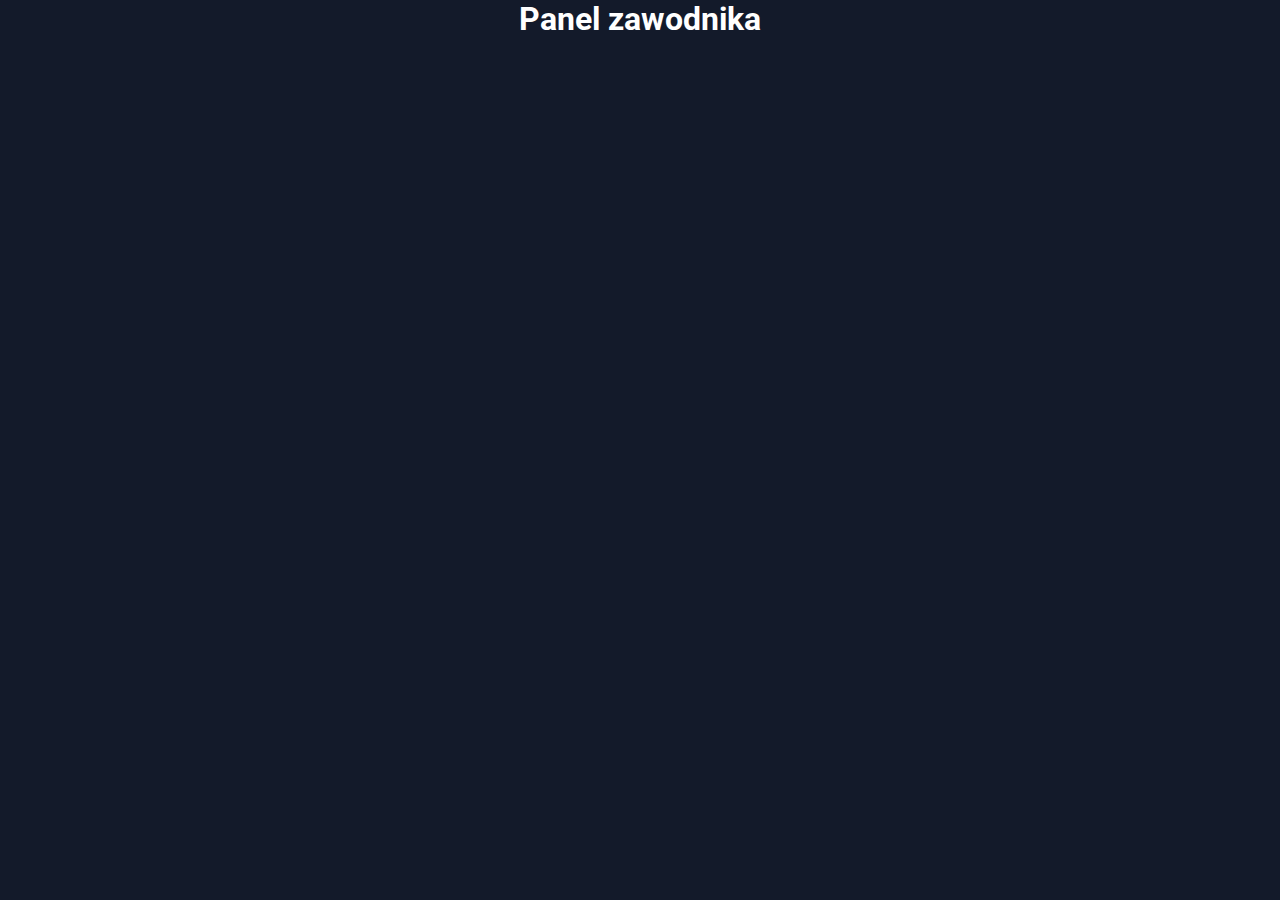
==== player_panel.html @ f546f54b "Add login php scripts and popup show by js script" ====
<!DOCTYPE html>
<html lang="pl">
<head>
  <meta charset="UTF-8">
  <meta http-equiv="X-UA-Compatible" content="IE=edge">
  <meta name="viewport" content="width=device-width, initial-scale=1.0">
  <title>Panel zawodnika</title>
  <link rel="stylesheet" href="css/panel.css">

  <!-- font -->
  <link rel="preconnect" href="https://fonts.googleapis.com">
  <link rel="preconnect" href="https://fonts.gstatic.com" crossorigin>
  <link href="https://fonts.googleapis.com/css2?family=Roboto:wght@300;500;700&display=swap" rel="stylesheet">
  <!-- scripts -->
</head>
<body>
  <h1>Panel zawodnika</h1>
</body>
</html>
---- css/panel.css ----
* {
  font-family: 'Roboto', sans-serif;
  margin: 0;
  padding: 0;
  -webkit-box-sizing: border-box;
          box-sizing: border-box;
}

html {
  background-color: #131A2A;
  width: 100vw;
  font-size: 16px;
}

body {
  color: white;
  height: 100%;
  width: 100%;
  display: -webkit-box;
  display: -ms-flexbox;
  display: flex;
  -webkit-box-pack: center;
      -ms-flex-pack: center;
          justify-content: center;
  -webkit-box-align: center;
      -ms-flex-align: center;
          align-items: center;
}
/*# sourceMappingURL=panel.css.map */
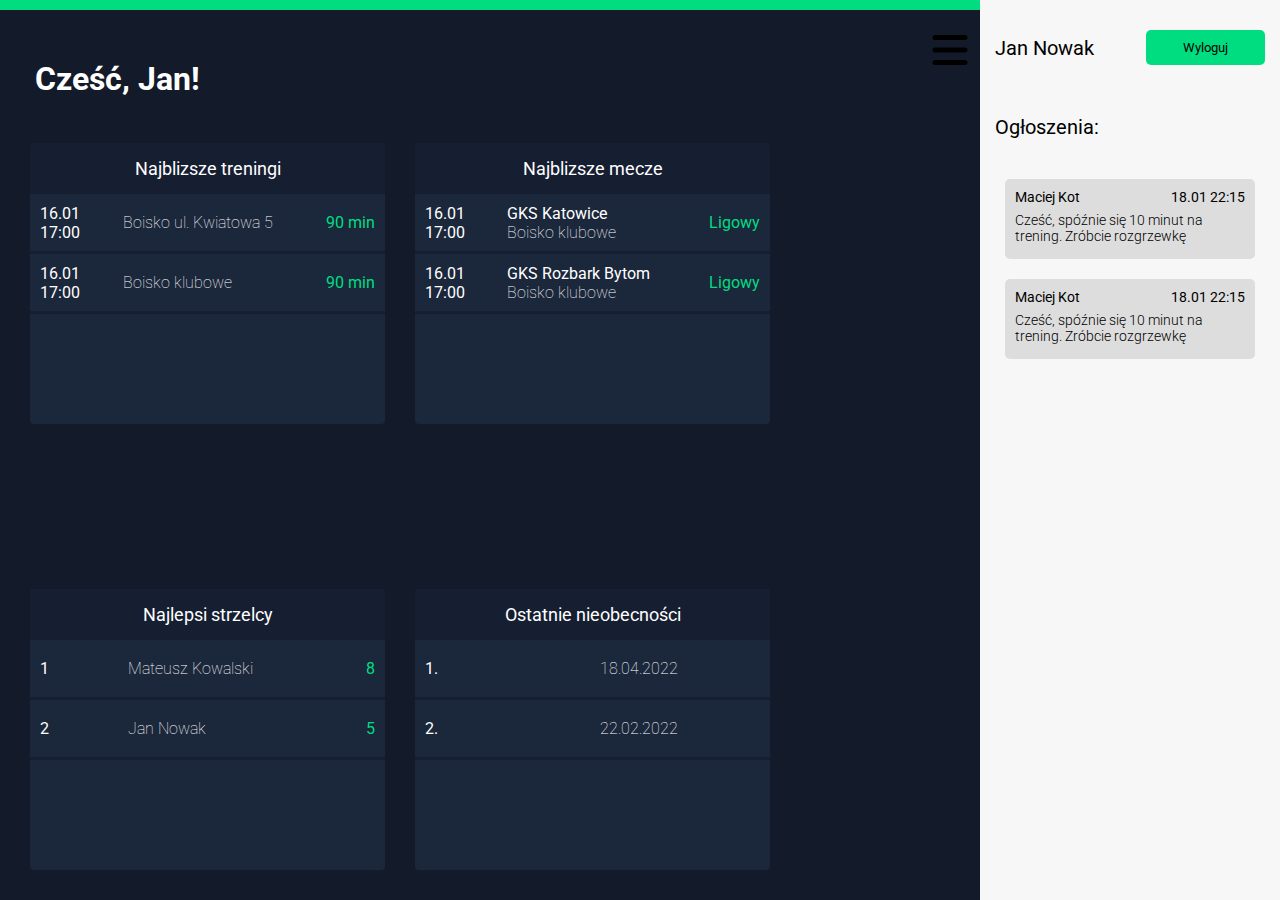
==== commit 3217fbf6: "Create player dashboard layout" ====
--- a/player_panel.html
+++ b/player_panel.html
@@ -14,6 +14,159 @@
   <!-- scripts -->
 </head>
 <body>
-  <h1>Panel zawodnika</h1>
+
+  <main class="dashboard">
+    <div class="top-bar"></div>
+    <h1 class="title">Cześć, Jan!</h1>
+
+    <section class="dashboard-panel">
+      <div class="data-box">
+        <div class="data-box__top">
+          <p>Najblizsze treningi</p>
+        </div>
+        <div class="data-box__data">
+          <div class="data-box__data-row">
+            <div class="data-box__data-row-left">
+              <p>16.01</p>
+              <p>17:00</p>
+            </div>
+            <div class="data-box__data-row-center">
+              <p>Boisko ul. Kwiatowa 5</p>
+            </div>
+            <div class="data-box__data-row-right">
+              <p>90 min</p>
+            </div>
+          </div>
+          <div class="data-box__data-row">
+            <div class="data-box__data-row-left">
+              <p>16.01</p>
+              <p>17:00</p>
+            </div>
+            <div class="data-box__data-row-center">
+              <p>Boisko klubowe</p>
+            </div>
+            <div class="data-box__data-row-right">
+              <p>90 min</p>
+            </div>
+          </div>
+        </div>
+      </div>
+
+      <div class="data-box">
+        <div class="data-box__top">
+          <p>Najblizsze mecze</p>
+        </div>
+        <div class="data-box__data">
+          <div class="data-box__data-row">
+            <div class="data-box__data-row-left">
+              <p>16.01</p>
+              <p>17:00</p>
+            </div>
+            <div class="data-box__data-row-center">
+              <p>GKS Katowice</p>
+              <p>Boisko klubowe</p>
+            </div>
+            <div class="data-box__data-row-right">
+              <p>Ligowy</p>
+            </div>
+          </div>
+          <div class="data-box__data-row">
+            <div class="data-box__data-row-left">
+              <p>16.01</p>
+              <p>17:00</p>
+            </div>
+            <div class="data-box__data-row-center">
+              <p>GKS Rozbark Bytom</p>
+              <p>Boisko klubowe</p>
+            </div>
+            <div class="data-box__data-row-right">
+              <p>Ligowy</p>
+            </div>
+          </div>
+        </div>
+      </div>
+
+      <div class="data-box">
+        <div class="data-box__top">
+          <p>Najlepsi strzelcy</p>
+        </div>
+        <div class="data-box__data">
+          <div class="data-box__data-row">
+            <div class="data-box__data-row-left">
+              <p>1</p>
+            </div>
+            <div class="data-box__data-row-center">
+              <p>Mateusz Kowalski</p>
+            </div>
+            <div class="data-box__data-row-right">
+              <p>8</p>
+            </div>
+          </div>
+          <div class="data-box__data-row">
+            <div class="data-box__data-row-left">
+              <p>2</p>
+            </div>
+            <div class="data-box__data-row-center">
+              <p>Jan Nowak</p>
+            </div>
+            <div class="data-box__data-row-right">
+              <p>5</p>
+            </div>
+          </div>
+        </div>
+      </div>
+
+      <div class="data-box">
+        <div class="data-box__top">
+          <p>Ostatnie nieobecności</p>
+        </div>
+        <div class="data-box__data">
+          <div class="data-box__data-row">
+            <div class="data-box__data-row-left">
+              <p>1.</p>
+            </div>
+            <div class="data-box__data-row-center">
+              <p>18.04.2022</p>
+            </div>
+          </div>
+          <div class="data-box__data-row">
+            <div class="data-box__data-row-left">
+              <p>2.</p>
+            </div>
+            <div class="data-box__data-row-center">
+              <p>22.02.2022</p>
+            </div>
+          </div>
+        </div>
+      </div>
+
+    </section>
+    <section class="dashboard-menu">
+      <img src="img/bars-solid.svg" class="dashboard-menu__bars">
+      <div class="dashboard-menu__top">
+        <p class="dashboard-menu__top-name">Jan Nowak</p>
+        <button class="dashboard-menu__top-button">Wyloguj</button>
+      </div>
+
+      <div class="dashboard-menu__messages">
+        <p class="dashboard-menu__messages-title">Ogłoszenia:</p>
+        <div class="dashboard-menu__announcement">
+          <div class="dashboard-menu__announcement-top">
+            <div class="dashboard-menu__announcment-title">Maciej Kot</div>
+            <div class="dashboard-menu__announcment-date">18.01 22:15</div>
+          </div>
+          <div class="dashboard-menu__announcment-message">Cześć, spóźnie się 10 minut na trening. Zróbcie rozgrzewkę</div>
+        </div>
+        <div class="dashboard-menu__announcement">
+          <div class="dashboard-menu__announcement-top">
+            <div class="dashboard-menu__announcment-title">Maciej Kot</div>
+            <div class="dashboard-menu__announcment-date">18.01 22:15</div>
+          </div>
+          <div class="dashboard-menu__announcment-message">Cześć, spóźnie się 10 minut na trening. Zróbcie rozgrzewkę</div>
+        </div>
+      </div>
+
+    </section>
+  </main>
 </body>
 </html>--- a/css/panel.css
+++ b/css/panel.css
@@ -14,16 +14,199 @@
 
 body {
   color: white;
+}
+
+.top-bar {
+  width: 100%;
+  height: 10px;
+  background-color: #00DD80;
+}
+
+.title {
+  margin: 50px 0 15px 35px;
+}
+
+.dashboard {
+  width: 100vw;
+  height: 99vh;
+  overflow: hidden;
+}
+
+.dashboard-panel {
+  display: -webkit-box;
+  display: -ms-flexbox;
+  display: flex;
+  -webkit-box-pack: start;
+      -ms-flex-pack: start;
+          justify-content: flex-start;
   height: 100%;
-  width: 100%;
-  display: -webkit-box;
-  display: -ms-flexbox;
-  display: flex;
-  -webkit-box-pack: center;
-      -ms-flex-pack: center;
-          justify-content: center;
+  -ms-flex-wrap: wrap;
+      flex-wrap: wrap;
+  overflow: auto;
+  margin-right: 310px;
+}
+
+.dashboard-panel h1 {
+  margin-left: 40px;
+  margin-top: 40px;
+}
+
+.dashboard-menu {
+  position: absolute;
+  display: -webkit-box;
+  display: -ms-flexbox;
+  display: flex;
+  -webkit-box-orient: vertical;
+  -webkit-box-direction: normal;
+      -ms-flex-direction: column;
+          flex-direction: column;
+  -webkit-box-pack: start;
+      -ms-flex-pack: start;
+          justify-content: flex-start;
+  right: 0;
+  top: 0;
+  width: 300px;
+  height: 100%;
+  background-color: #F7F7F7;
+}
+
+.dashboard-menu__bars {
+  position: absolute;
+  width: 40px;
+  height: 40px;
+  top: 30px;
+  left: -50px;
+  cursor: pointer;
+}
+
+.dashboard-menu__top {
+  display: -webkit-box;
+  display: -ms-flexbox;
+  display: flex;
+  -webkit-box-pack: justify;
+      -ms-flex-pack: justify;
+          justify-content: space-between;
+  margin: 30px 15px 0 15px;
   -webkit-box-align: center;
       -ms-flex-align: center;
           align-items: center;
 }
+
+.dashboard-menu__top-name {
+  color: black;
+  font-size: 20px;
+}
+
+.dashboard-menu__top-button {
+  width: 119px;
+  height: 35px;
+  border: none;
+  border-radius: 5px;
+  color: black;
+  background-color: #00DD80;
+  cursor: pointer;
+}
+
+.dashboard-menu .dashboard-menu__messages-title {
+  font-size: 20px;
+  color: black;
+  margin: 50px 0 40px 15px;
+}
+
+.dashboard-menu__announcement {
+  width: 250px;
+  height: 80px;
+  padding: 10px;
+  color: black;
+  margin-top: 20px;
+  margin-left: 25px;
+  font-size: 14px;
+  font-weight: 300;
+  background-color: #DDDDDD;
+  border-radius: 5px;
+}
+
+.dashboard-menu__announcement-top {
+  display: -webkit-box;
+  display: -ms-flexbox;
+  display: flex;
+  -webkit-box-pack: justify;
+      -ms-flex-pack: justify;
+          justify-content: space-between;
+  margin-bottom: 7px;
+  font-weight: 400;
+}
+
+.data-box {
+  display: -webkit-box;
+  display: -ms-flexbox;
+  display: flex;
+  -webkit-box-orient: vertical;
+  -webkit-box-direction: normal;
+      -ms-flex-direction: column;
+          flex-direction: column;
+  -webkit-box-pack: start;
+      -ms-flex-pack: start;
+          justify-content: flex-start;
+  background-color: #1B273B;
+  width: 355px;
+  height: 281px;
+  margin-left: 30px;
+  margin-top: 30px;
+  border-radius: 4px;
+}
+
+.data-box__top {
+  width: 355px;
+  height: 51px;
+  background-color: #161E31;
+  font-size: 18px;
+  text-align: center;
+  line-height: 51px;
+  border-radius: 4px 4px 0 0;
+}
+
+.data-box__data {
+  display: -webkit-box;
+  display: -ms-flexbox;
+  display: flex;
+  -webkit-box-orient: vertical;
+  -webkit-box-direction: normal;
+      -ms-flex-direction: column;
+          flex-direction: column;
+  -webkit-box-pack: start;
+      -ms-flex-pack: start;
+          justify-content: flex-start;
+  height: 100%;
+  width: 100%;
+}
+
+.data-box__data-row {
+  display: -webkit-box;
+  display: -ms-flexbox;
+  display: flex;
+  -webkit-box-pack: justify;
+      -ms-flex-pack: justify;
+          justify-content: space-between;
+  -webkit-box-align: center;
+      -ms-flex-align: center;
+          align-items: center;
+  height: 60px;
+  padding: 0 10px 0 10px;
+  font-size: 16px;
+  border-bottom: 3px solid #161E31;
+}
+
+.data-box__data-row-center {
+  width: 160px;
+  text-align: left;
+}
+
+.data-box__data-row-center p:last-child {
+  font-weight: 100;
+}
+
+.data-box__data-row-right {
+  color: #00DD80;
+}
 /*# sourceMappingURL=panel.css.map */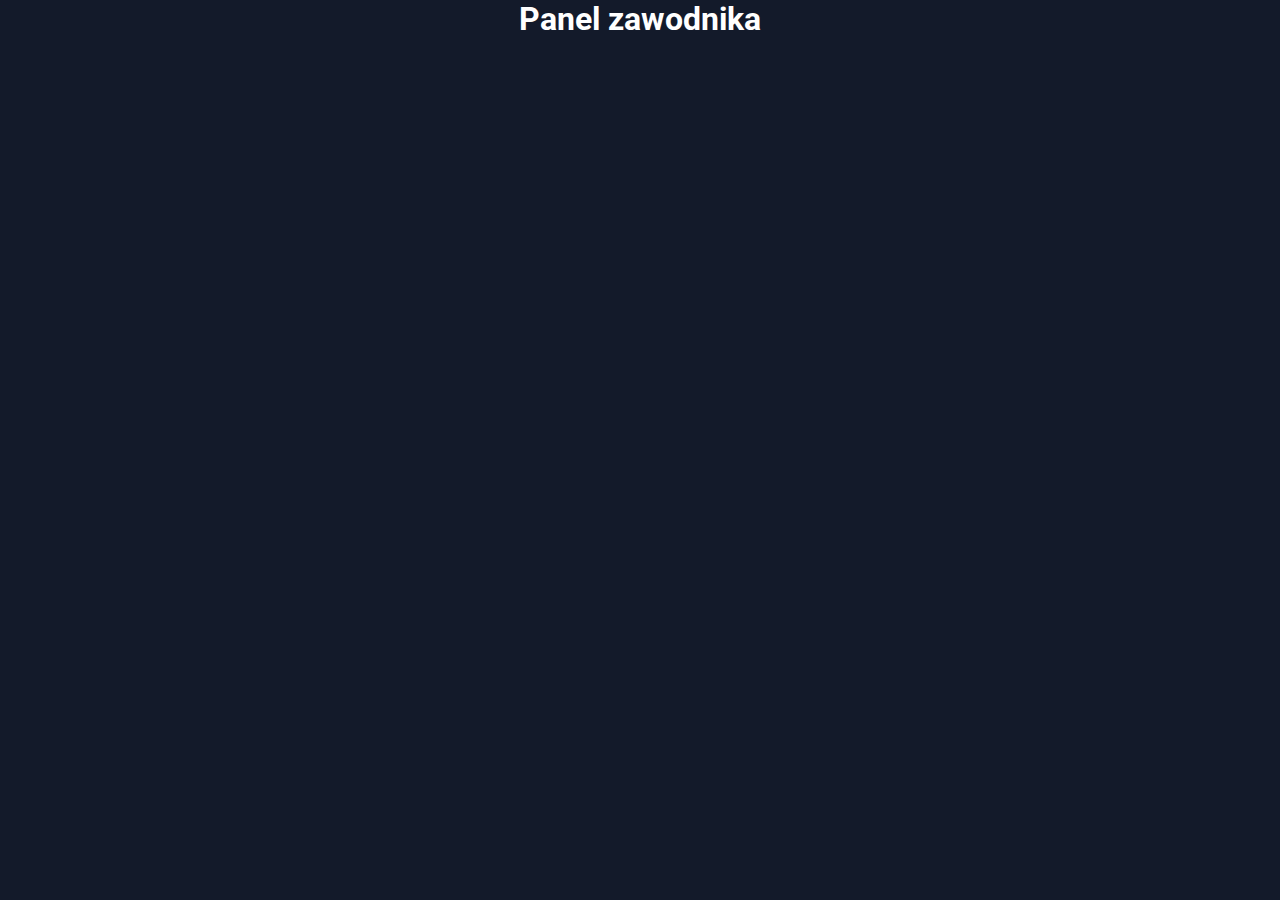
==== commit 6cd02c85: "Merge pull request #1 from Pawelele/main-site-layout" ====
--- a/player_panel.html
+++ b/player_panel.html
@@ -14,159 +14,6 @@
   <!-- scripts -->
 </head>
 <body>
-
-  <main class="dashboard">
-    <div class="top-bar"></div>
-    <h1 class="title">Cześć, Jan!</h1>
-
-    <section class="dashboard-panel">
-      <div class="data-box">
-        <div class="data-box__top">
-          <p>Najblizsze treningi</p>
-        </div>
-        <div class="data-box__data">
-          <div class="data-box__data-row">
-            <div class="data-box__data-row-left">
-              <p>16.01</p>
-              <p>17:00</p>
-            </div>
-            <div class="data-box__data-row-center">
-              <p>Boisko ul. Kwiatowa 5</p>
-            </div>
-            <div class="data-box__data-row-right">
-              <p>90 min</p>
-            </div>
-          </div>
-          <div class="data-box__data-row">
-            <div class="data-box__data-row-left">
-              <p>16.01</p>
-              <p>17:00</p>
-            </div>
-            <div class="data-box__data-row-center">
-              <p>Boisko klubowe</p>
-            </div>
-            <div class="data-box__data-row-right">
-              <p>90 min</p>
-            </div>
-          </div>
-        </div>
-      </div>
-
-      <div class="data-box">
-        <div class="data-box__top">
-          <p>Najblizsze mecze</p>
-        </div>
-        <div class="data-box__data">
-          <div class="data-box__data-row">
-            <div class="data-box__data-row-left">
-              <p>16.01</p>
-              <p>17:00</p>
-            </div>
-            <div class="data-box__data-row-center">
-              <p>GKS Katowice</p>
-              <p>Boisko klubowe</p>
-            </div>
-            <div class="data-box__data-row-right">
-              <p>Ligowy</p>
-            </div>
-          </div>
-          <div class="data-box__data-row">
-            <div class="data-box__data-row-left">
-              <p>16.01</p>
-              <p>17:00</p>
-            </div>
-            <div class="data-box__data-row-center">
-              <p>GKS Rozbark Bytom</p>
-              <p>Boisko klubowe</p>
-            </div>
-            <div class="data-box__data-row-right">
-              <p>Ligowy</p>
-            </div>
-          </div>
-        </div>
-      </div>
-
-      <div class="data-box">
-        <div class="data-box__top">
-          <p>Najlepsi strzelcy</p>
-        </div>
-        <div class="data-box__data">
-          <div class="data-box__data-row">
-            <div class="data-box__data-row-left">
-              <p>1</p>
-            </div>
-            <div class="data-box__data-row-center">
-              <p>Mateusz Kowalski</p>
-            </div>
-            <div class="data-box__data-row-right">
-              <p>8</p>
-            </div>
-          </div>
-          <div class="data-box__data-row">
-            <div class="data-box__data-row-left">
-              <p>2</p>
-            </div>
-            <div class="data-box__data-row-center">
-              <p>Jan Nowak</p>
-            </div>
-            <div class="data-box__data-row-right">
-              <p>5</p>
-            </div>
-          </div>
-        </div>
-      </div>
-
-      <div class="data-box">
-        <div class="data-box__top">
-          <p>Ostatnie nieobecności</p>
-        </div>
-        <div class="data-box__data">
-          <div class="data-box__data-row">
-            <div class="data-box__data-row-left">
-              <p>1.</p>
-            </div>
-            <div class="data-box__data-row-center">
-              <p>18.04.2022</p>
-            </div>
-          </div>
-          <div class="data-box__data-row">
-            <div class="data-box__data-row-left">
-              <p>2.</p>
-            </div>
-            <div class="data-box__data-row-center">
-              <p>22.02.2022</p>
-            </div>
-          </div>
-        </div>
-      </div>
-
-    </section>
-    <section class="dashboard-menu">
-      <img src="img/bars-solid.svg" class="dashboard-menu__bars">
-      <div class="dashboard-menu__top">
-        <p class="dashboard-menu__top-name">Jan Nowak</p>
-        <button class="dashboard-menu__top-button">Wyloguj</button>
-      </div>
-
-      <div class="dashboard-menu__messages">
-        <p class="dashboard-menu__messages-title">Ogłoszenia:</p>
-        <div class="dashboard-menu__announcement">
-          <div class="dashboard-menu__announcement-top">
-            <div class="dashboard-menu__announcment-title">Maciej Kot</div>
-            <div class="dashboard-menu__announcment-date">18.01 22:15</div>
-          </div>
-          <div class="dashboard-menu__announcment-message">Cześć, spóźnie się 10 minut na trening. Zróbcie rozgrzewkę</div>
-        </div>
-        <div class="dashboard-menu__announcement">
-          <div class="dashboard-menu__announcement-top">
-            <div class="dashboard-menu__announcment-title">Maciej Kot</div>
-            <div class="dashboard-menu__announcment-date">18.01 22:15</div>
-          </div>
-          <div class="dashboard-menu__announcment-message">Cześć, spóźnie się 10 minut na trening. Zróbcie rozgrzewkę</div>
-        </div>
-      </div>
-
-    </section>
-  </main>
+  <h1>Panel zawodnika</h1>
 </body>
 </html>--- a/css/panel.css
+++ b/css/panel.css
@@ -14,199 +14,16 @@
 
 body {
   color: white;
-}
-
-.top-bar {
+  height: 100%;
   width: 100%;
-  height: 10px;
-  background-color: #00DD80;
-}
-
-.title {
-  margin: 50px 0 15px 35px;
-}
-
-.dashboard {
-  width: 100vw;
-  height: 99vh;
-  overflow: hidden;
-}
-
-.dashboard-panel {
   display: -webkit-box;
   display: -ms-flexbox;
   display: flex;
-  -webkit-box-pack: start;
-      -ms-flex-pack: start;
-          justify-content: flex-start;
-  height: 100%;
-  -ms-flex-wrap: wrap;
-      flex-wrap: wrap;
-  overflow: auto;
-  margin-right: 310px;
-}
-
-.dashboard-panel h1 {
-  margin-left: 40px;
-  margin-top: 40px;
-}
-
-.dashboard-menu {
-  position: absolute;
-  display: -webkit-box;
-  display: -ms-flexbox;
-  display: flex;
-  -webkit-box-orient: vertical;
-  -webkit-box-direction: normal;
-      -ms-flex-direction: column;
-          flex-direction: column;
-  -webkit-box-pack: start;
-      -ms-flex-pack: start;
-          justify-content: flex-start;
-  right: 0;
-  top: 0;
-  width: 300px;
-  height: 100%;
-  background-color: #F7F7F7;
-}
-
-.dashboard-menu__bars {
-  position: absolute;
-  width: 40px;
-  height: 40px;
-  top: 30px;
-  left: -50px;
-  cursor: pointer;
-}
-
-.dashboard-menu__top {
-  display: -webkit-box;
-  display: -ms-flexbox;
-  display: flex;
-  -webkit-box-pack: justify;
-      -ms-flex-pack: justify;
-          justify-content: space-between;
-  margin: 30px 15px 0 15px;
+  -webkit-box-pack: center;
+      -ms-flex-pack: center;
+          justify-content: center;
   -webkit-box-align: center;
       -ms-flex-align: center;
           align-items: center;
 }
-
-.dashboard-menu__top-name {
-  color: black;
-  font-size: 20px;
-}
-
-.dashboard-menu__top-button {
-  width: 119px;
-  height: 35px;
-  border: none;
-  border-radius: 5px;
-  color: black;
-  background-color: #00DD80;
-  cursor: pointer;
-}
-
-.dashboard-menu .dashboard-menu__messages-title {
-  font-size: 20px;
-  color: black;
-  margin: 50px 0 40px 15px;
-}
-
-.dashboard-menu__announcement {
-  width: 250px;
-  height: 80px;
-  padding: 10px;
-  color: black;
-  margin-top: 20px;
-  margin-left: 25px;
-  font-size: 14px;
-  font-weight: 300;
-  background-color: #DDDDDD;
-  border-radius: 5px;
-}
-
-.dashboard-menu__announcement-top {
-  display: -webkit-box;
-  display: -ms-flexbox;
-  display: flex;
-  -webkit-box-pack: justify;
-      -ms-flex-pack: justify;
-          justify-content: space-between;
-  margin-bottom: 7px;
-  font-weight: 400;
-}
-
-.data-box {
-  display: -webkit-box;
-  display: -ms-flexbox;
-  display: flex;
-  -webkit-box-orient: vertical;
-  -webkit-box-direction: normal;
-      -ms-flex-direction: column;
-          flex-direction: column;
-  -webkit-box-pack: start;
-      -ms-flex-pack: start;
-          justify-content: flex-start;
-  background-color: #1B273B;
-  width: 355px;
-  height: 281px;
-  margin-left: 30px;
-  margin-top: 30px;
-  border-radius: 4px;
-}
-
-.data-box__top {
-  width: 355px;
-  height: 51px;
-  background-color: #161E31;
-  font-size: 18px;
-  text-align: center;
-  line-height: 51px;
-  border-radius: 4px 4px 0 0;
-}
-
-.data-box__data {
-  display: -webkit-box;
-  display: -ms-flexbox;
-  display: flex;
-  -webkit-box-orient: vertical;
-  -webkit-box-direction: normal;
-      -ms-flex-direction: column;
-          flex-direction: column;
-  -webkit-box-pack: start;
-      -ms-flex-pack: start;
-          justify-content: flex-start;
-  height: 100%;
-  width: 100%;
-}
-
-.data-box__data-row {
-  display: -webkit-box;
-  display: -ms-flexbox;
-  display: flex;
-  -webkit-box-pack: justify;
-      -ms-flex-pack: justify;
-          justify-content: space-between;
-  -webkit-box-align: center;
-      -ms-flex-align: center;
-          align-items: center;
-  height: 60px;
-  padding: 0 10px 0 10px;
-  font-size: 16px;
-  border-bottom: 3px solid #161E31;
-}
-
-.data-box__data-row-center {
-  width: 160px;
-  text-align: left;
-}
-
-.data-box__data-row-center p:last-child {
-  font-weight: 100;
-}
-
-.data-box__data-row-right {
-  color: #00DD80;
-}
 /*# sourceMappingURL=panel.css.map */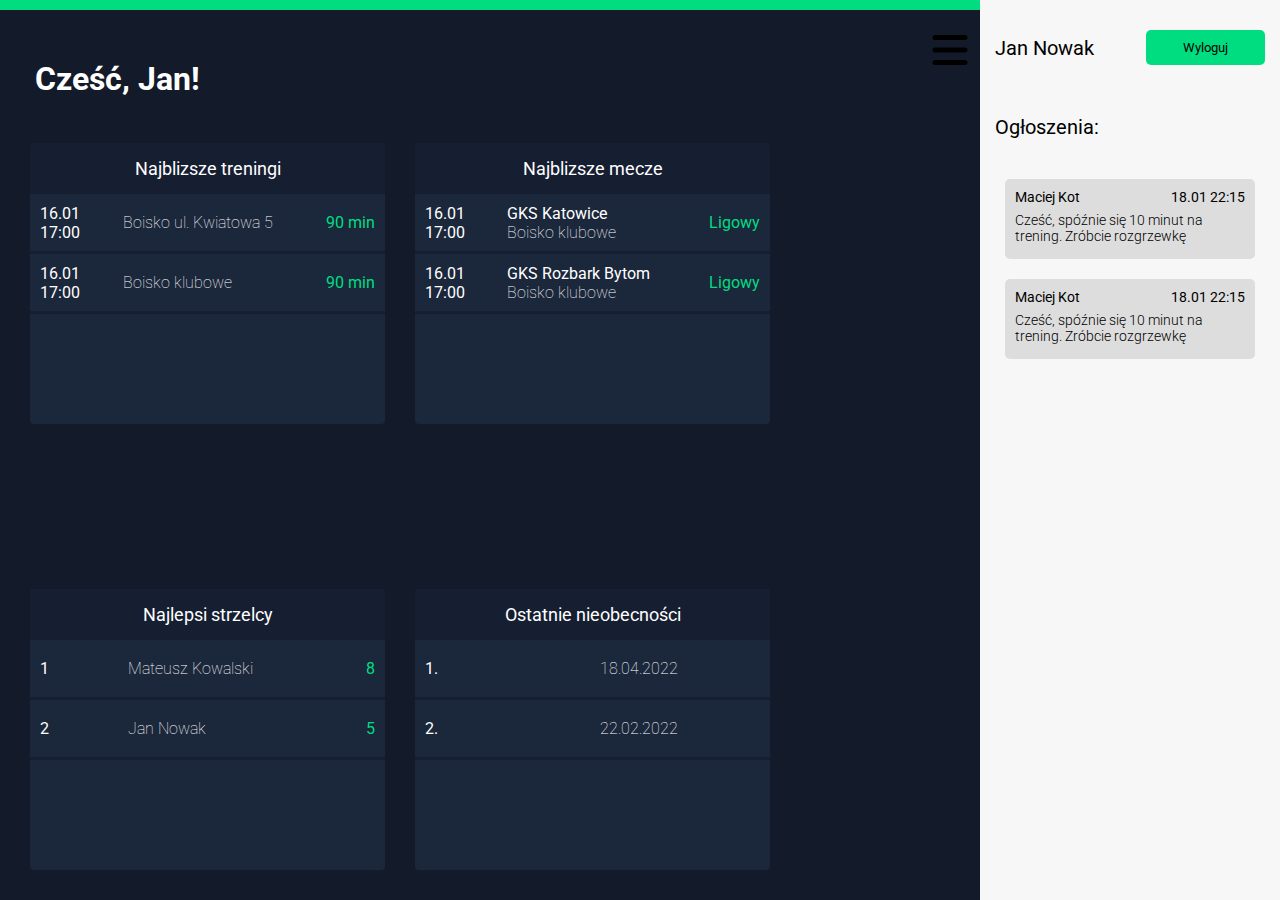
==== commit 8a944c72: "Merge pull request #2 from Pawelele/player-dashboard" ====
--- a/player_panel.html
+++ b/player_panel.html
@@ -14,6 +14,159 @@
   <!-- scripts -->
 </head>
 <body>
-  <h1>Panel zawodnika</h1>
+
+  <main class="dashboard">
+    <div class="top-bar"></div>
+    <h1 class="title">Cześć, Jan!</h1>
+
+    <section class="dashboard-panel">
+      <div class="data-box">
+        <div class="data-box__top">
+          <p>Najblizsze treningi</p>
+        </div>
+        <div class="data-box__data">
+          <div class="data-box__data-row">
+            <div class="data-box__data-row-left">
+              <p>16.01</p>
+              <p>17:00</p>
+            </div>
+            <div class="data-box__data-row-center">
+              <p>Boisko ul. Kwiatowa 5</p>
+            </div>
+            <div class="data-box__data-row-right">
+              <p>90 min</p>
+            </div>
+          </div>
+          <div class="data-box__data-row">
+            <div class="data-box__data-row-left">
+              <p>16.01</p>
+              <p>17:00</p>
+            </div>
+            <div class="data-box__data-row-center">
+              <p>Boisko klubowe</p>
+            </div>
+            <div class="data-box__data-row-right">
+              <p>90 min</p>
+            </div>
+          </div>
+        </div>
+      </div>
+
+      <div class="data-box">
+        <div class="data-box__top">
+          <p>Najblizsze mecze</p>
+        </div>
+        <div class="data-box__data">
+          <div class="data-box__data-row">
+            <div class="data-box__data-row-left">
+              <p>16.01</p>
+              <p>17:00</p>
+            </div>
+            <div class="data-box__data-row-center">
+              <p>GKS Katowice</p>
+              <p>Boisko klubowe</p>
+            </div>
+            <div class="data-box__data-row-right">
+              <p>Ligowy</p>
+            </div>
+          </div>
+          <div class="data-box__data-row">
+            <div class="data-box__data-row-left">
+              <p>16.01</p>
+              <p>17:00</p>
+            </div>
+            <div class="data-box__data-row-center">
+              <p>GKS Rozbark Bytom</p>
+              <p>Boisko klubowe</p>
+            </div>
+            <div class="data-box__data-row-right">
+              <p>Ligowy</p>
+            </div>
+          </div>
+        </div>
+      </div>
+
+      <div class="data-box">
+        <div class="data-box__top">
+          <p>Najlepsi strzelcy</p>
+        </div>
+        <div class="data-box__data">
+          <div class="data-box__data-row">
+            <div class="data-box__data-row-left">
+              <p>1</p>
+            </div>
+            <div class="data-box__data-row-center">
+              <p>Mateusz Kowalski</p>
+            </div>
+            <div class="data-box__data-row-right">
+              <p>8</p>
+            </div>
+          </div>
+          <div class="data-box__data-row">
+            <div class="data-box__data-row-left">
+              <p>2</p>
+            </div>
+            <div class="data-box__data-row-center">
+              <p>Jan Nowak</p>
+            </div>
+            <div class="data-box__data-row-right">
+              <p>5</p>
+            </div>
+          </div>
+        </div>
+      </div>
+
+      <div class="data-box">
+        <div class="data-box__top">
+          <p>Ostatnie nieobecności</p>
+        </div>
+        <div class="data-box__data">
+          <div class="data-box__data-row">
+            <div class="data-box__data-row-left">
+              <p>1.</p>
+            </div>
+            <div class="data-box__data-row-center">
+              <p>18.04.2022</p>
+            </div>
+          </div>
+          <div class="data-box__data-row">
+            <div class="data-box__data-row-left">
+              <p>2.</p>
+            </div>
+            <div class="data-box__data-row-center">
+              <p>22.02.2022</p>
+            </div>
+          </div>
+        </div>
+      </div>
+
+    </section>
+    <section class="dashboard-menu">
+      <img src="img/bars-solid.svg" class="dashboard-menu__bars">
+      <div class="dashboard-menu__top">
+        <p class="dashboard-menu__top-name">Jan Nowak</p>
+        <button class="dashboard-menu__top-button">Wyloguj</button>
+      </div>
+
+      <div class="dashboard-menu__messages">
+        <p class="dashboard-menu__messages-title">Ogłoszenia:</p>
+        <div class="dashboard-menu__announcement">
+          <div class="dashboard-menu__announcement-top">
+            <div class="dashboard-menu__announcment-title">Maciej Kot</div>
+            <div class="dashboard-menu__announcment-date">18.01 22:15</div>
+          </div>
+          <div class="dashboard-menu__announcment-message">Cześć, spóźnie się 10 minut na trening. Zróbcie rozgrzewkę</div>
+        </div>
+        <div class="dashboard-menu__announcement">
+          <div class="dashboard-menu__announcement-top">
+            <div class="dashboard-menu__announcment-title">Maciej Kot</div>
+            <div class="dashboard-menu__announcment-date">18.01 22:15</div>
+          </div>
+          <div class="dashboard-menu__announcment-message">Cześć, spóźnie się 10 minut na trening. Zróbcie rozgrzewkę</div>
+        </div>
+      </div>
+
+    </section>
+  </main>
 </body>
 </html>--- a/css/panel.css
+++ b/css/panel.css
@@ -14,16 +14,199 @@
 
 body {
   color: white;
+}
+
+.top-bar {
+  width: 100%;
+  height: 10px;
+  background-color: #00DD80;
+}
+
+.title {
+  margin: 50px 0 15px 35px;
+}
+
+.dashboard {
+  width: 100vw;
+  height: 99vh;
+  overflow: hidden;
+}
+
+.dashboard-panel {
+  display: -webkit-box;
+  display: -ms-flexbox;
+  display: flex;
+  -webkit-box-pack: start;
+      -ms-flex-pack: start;
+          justify-content: flex-start;
   height: 100%;
-  width: 100%;
-  display: -webkit-box;
-  display: -ms-flexbox;
-  display: flex;
-  -webkit-box-pack: center;
-      -ms-flex-pack: center;
-          justify-content: center;
+  -ms-flex-wrap: wrap;
+      flex-wrap: wrap;
+  overflow: auto;
+  margin-right: 310px;
+}
+
+.dashboard-panel h1 {
+  margin-left: 40px;
+  margin-top: 40px;
+}
+
+.dashboard-menu {
+  position: absolute;
+  display: -webkit-box;
+  display: -ms-flexbox;
+  display: flex;
+  -webkit-box-orient: vertical;
+  -webkit-box-direction: normal;
+      -ms-flex-direction: column;
+          flex-direction: column;
+  -webkit-box-pack: start;
+      -ms-flex-pack: start;
+          justify-content: flex-start;
+  right: 0;
+  top: 0;
+  width: 300px;
+  height: 100%;
+  background-color: #F7F7F7;
+}
+
+.dashboard-menu__bars {
+  position: absolute;
+  width: 40px;
+  height: 40px;
+  top: 30px;
+  left: -50px;
+  cursor: pointer;
+}
+
+.dashboard-menu__top {
+  display: -webkit-box;
+  display: -ms-flexbox;
+  display: flex;
+  -webkit-box-pack: justify;
+      -ms-flex-pack: justify;
+          justify-content: space-between;
+  margin: 30px 15px 0 15px;
   -webkit-box-align: center;
       -ms-flex-align: center;
           align-items: center;
 }
+
+.dashboard-menu__top-name {
+  color: black;
+  font-size: 20px;
+}
+
+.dashboard-menu__top-button {
+  width: 119px;
+  height: 35px;
+  border: none;
+  border-radius: 5px;
+  color: black;
+  background-color: #00DD80;
+  cursor: pointer;
+}
+
+.dashboard-menu .dashboard-menu__messages-title {
+  font-size: 20px;
+  color: black;
+  margin: 50px 0 40px 15px;
+}
+
+.dashboard-menu__announcement {
+  width: 250px;
+  height: 80px;
+  padding: 10px;
+  color: black;
+  margin-top: 20px;
+  margin-left: 25px;
+  font-size: 14px;
+  font-weight: 300;
+  background-color: #DDDDDD;
+  border-radius: 5px;
+}
+
+.dashboard-menu__announcement-top {
+  display: -webkit-box;
+  display: -ms-flexbox;
+  display: flex;
+  -webkit-box-pack: justify;
+      -ms-flex-pack: justify;
+          justify-content: space-between;
+  margin-bottom: 7px;
+  font-weight: 400;
+}
+
+.data-box {
+  display: -webkit-box;
+  display: -ms-flexbox;
+  display: flex;
+  -webkit-box-orient: vertical;
+  -webkit-box-direction: normal;
+      -ms-flex-direction: column;
+          flex-direction: column;
+  -webkit-box-pack: start;
+      -ms-flex-pack: start;
+          justify-content: flex-start;
+  background-color: #1B273B;
+  width: 355px;
+  height: 281px;
+  margin-left: 30px;
+  margin-top: 30px;
+  border-radius: 4px;
+}
+
+.data-box__top {
+  width: 355px;
+  height: 51px;
+  background-color: #161E31;
+  font-size: 18px;
+  text-align: center;
+  line-height: 51px;
+  border-radius: 4px 4px 0 0;
+}
+
+.data-box__data {
+  display: -webkit-box;
+  display: -ms-flexbox;
+  display: flex;
+  -webkit-box-orient: vertical;
+  -webkit-box-direction: normal;
+      -ms-flex-direction: column;
+          flex-direction: column;
+  -webkit-box-pack: start;
+      -ms-flex-pack: start;
+          justify-content: flex-start;
+  height: 100%;
+  width: 100%;
+}
+
+.data-box__data-row {
+  display: -webkit-box;
+  display: -ms-flexbox;
+  display: flex;
+  -webkit-box-pack: justify;
+      -ms-flex-pack: justify;
+          justify-content: space-between;
+  -webkit-box-align: center;
+      -ms-flex-align: center;
+          align-items: center;
+  height: 60px;
+  padding: 0 10px 0 10px;
+  font-size: 16px;
+  border-bottom: 3px solid #161E31;
+}
+
+.data-box__data-row-center {
+  width: 160px;
+  text-align: left;
+}
+
+.data-box__data-row-center p:last-child {
+  font-weight: 100;
+}
+
+.data-box__data-row-right {
+  color: #00DD80;
+}
 /*# sourceMappingURL=panel.css.map */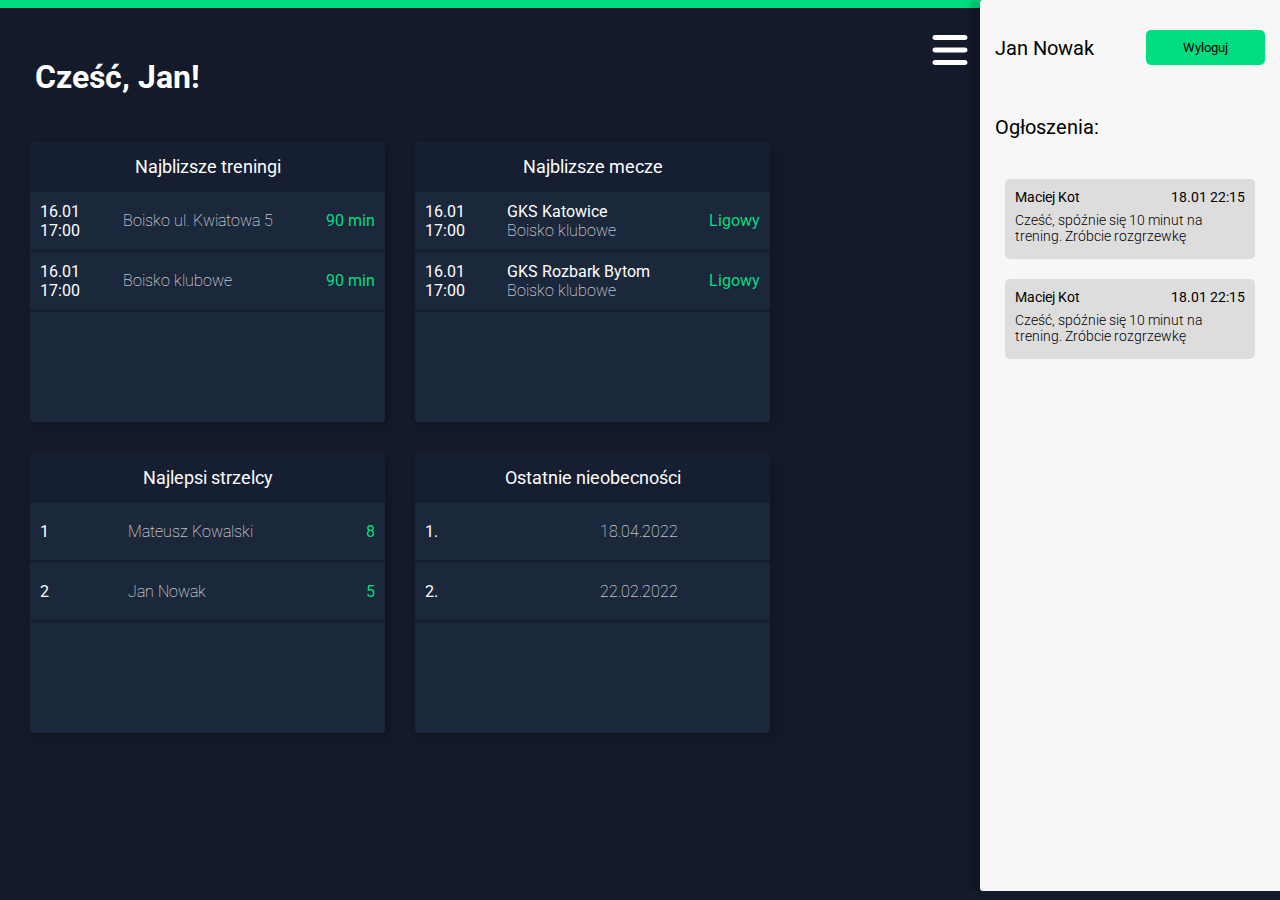
==== commit a9367a1a: "Final look of player panel" ====
--- a/player_panel.html
+++ b/player_panel.html
@@ -12,6 +12,7 @@
   <link rel="preconnect" href="https://fonts.gstatic.com" crossorigin>
   <link href="https://fonts.googleapis.com/css2?family=Roboto:wght@300;500;700&display=swap" rel="stylesheet">
   <!-- scripts -->
+  <script src="js/player_panel.js" defer></script>
 </head>
 <body>
 
@@ -19,7 +20,7 @@
     <div class="top-bar"></div>
     <h1 class="title">Cześć, Jan!</h1>
 
-    <section class="dashboard-panel">
+    <section class="dashboard-panel dashboard-panel--activeMenu">
       <div class="data-box">
         <div class="data-box__top">
           <p>Najblizsze treningi</p>
@@ -141,7 +142,8 @@
       </div>
 
     </section>
-    <section class="dashboard-menu">
+
+    <section class="dashboard-menu dashboard-menu--active">
       <img src="img/bars-solid.svg" class="dashboard-menu__bars">
       <div class="dashboard-menu__top">
         <p class="dashboard-menu__top-name">Jan Nowak</p>
--- a/css/panel.css
+++ b/css/panel.css
@@ -18,7 +18,7 @@
 
 .top-bar {
   width: 100%;
-  height: 10px;
+  height: 8px;
   background-color: #00DD80;
 }
 
@@ -27,6 +27,7 @@
 }
 
 .dashboard {
+  position: relative;
   width: 100vw;
   height: 99vh;
   overflow: hidden;
@@ -39,16 +40,21 @@
   -webkit-box-pack: start;
       -ms-flex-pack: start;
           justify-content: flex-start;
+  -ms-flex-line-pack: start;
+      align-content: flex-start;
   height: 100%;
   -ms-flex-wrap: wrap;
       flex-wrap: wrap;
   overflow: auto;
-  margin-right: 310px;
 }
 
 .dashboard-panel h1 {
   margin-left: 40px;
   margin-top: 40px;
+}
+
+.dashboard-panel--activeMenu {
+  margin-right: 305px;
 }
 
 .dashboard-menu {
@@ -68,6 +74,15 @@
   width: 300px;
   height: 100%;
   background-color: #F7F7F7;
+  border-radius: 3px 0 0 3px;
+  -webkit-box-shadow: -10px 0px 5px #00000029;
+          box-shadow: -10px 0px 5px #00000029;
+  -webkit-transition: -webkit-transform .6s;
+  transition: -webkit-transform .6s;
+  transition: transform .6s;
+  transition: transform .6s, -webkit-transform .6s;
+  -webkit-transform: translateX(305px);
+          transform: translateX(305px);
 }
 
 .dashboard-menu__bars {
@@ -137,6 +152,11 @@
   font-weight: 400;
 }
 
+.dashboard-menu--active {
+  -webkit-transform: translateX(0px);
+          transform: translateX(0px);
+}
+
 .data-box {
   display: -webkit-box;
   display: -ms-flexbox;
@@ -154,6 +174,8 @@
   margin-left: 30px;
   margin-top: 30px;
   border-radius: 4px;
+  -webkit-box-shadow: 5px 5px 10px #00000029;
+          box-shadow: 5px 5px 10px #00000029;
 }
 
 .data-box__top {
